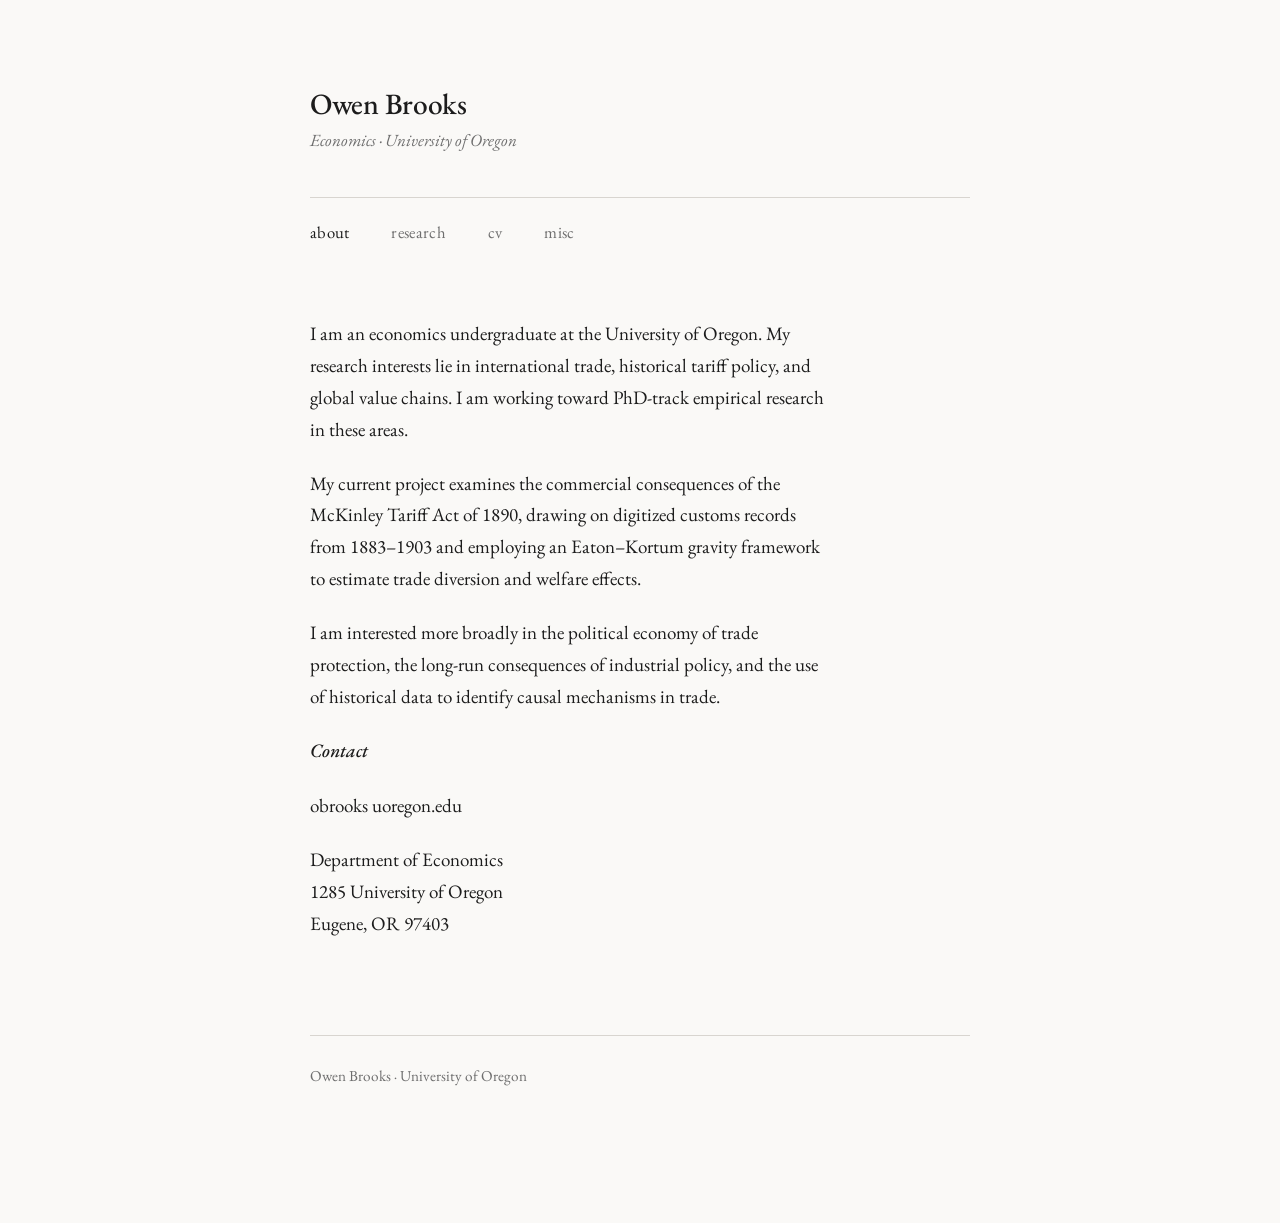
==== index.html @ acb9a9e4 "boilerplate" ====
<!DOCTYPE html>
<html lang="en">
<head>
  <meta charset="UTF-8">
  <meta name="viewport" content="width=device-width, initial-scale=1.0">
  <meta name="description" content="Owen Brooks — Economics, University of Oregon">
  <title>Owen Brooks</title>
  <link rel="stylesheet" href="style.css">
</head>
<body>
<div class="container">

  <header>
    <p class="name">Owen Brooks</p>
    <p class="affiliation">Economics &middot; University of Oregon</p>
    <nav>
      <a href="index.html" class="active">about</a>
      <a href="research.html">research</a>
      <a href="cv.html">cv</a>
      <a href="misc.html">misc</a>
    </nav>
  </header>

  <main>
    <p>
      I am an economics undergraduate at the University of Oregon. My research
      interests lie in international trade, historical tariff policy, and global
      value chains. I am working toward PhD-track empirical research in these
      areas.
    </p>

    <p>
      My current project examines the commercial consequences of the McKinley
      Tariff Act of 1890, drawing on digitized customs records from 1883&ndash;1903
      and employing an Eaton&ndash;Kortum gravity framework to estimate trade
      diversion and welfare effects.
    </p>

    <p>
      I am interested more broadly in the political economy of trade protection,
      the long-run consequences of industrial policy, and the use of historical
      data to identify causal mechanisms in trade.
    </p>

    <h2>Contact</h2>

    <p>
      obrooks <!-- @ --> uoregon.edu
    </p>

    <p>
      Department of Economics<br>
      1285 University of Oregon<br>
      Eugene, OR 97403
    </p>
  </main>

  <footer>
    Owen Brooks &middot; University of Oregon
  </footer>

</div>
</body>
</html>
---- style.css ----
@import url('https://fonts.googleapis.com/css2?family=EB+Garamond:ital,wght@0,400;0,500;1,400;1,500&display=swap');

*, *::before, *::after {
  box-sizing: border-box;
  margin: 0;
  padding: 0;
}

:root {
  --bg:     #faf9f7;
  --text:   #1c1c1c;
  --muted:  #6e6e6e;
  --rule:   #d8d5d0;
}

html {
  font-size: 19px;
  -webkit-font-smoothing: antialiased;
  -moz-osx-font-smoothing: grayscale;
}

body {
  font-family: 'EB Garamond', Georgia, serif;
  background: var(--bg);
  color: var(--text);
  line-height: 1.68;
  padding: 0 1.5rem;
}

/* ── Layout ──────────────────────────────────────────── */

.container {
  max-width: 660px;
  margin: 0 auto;
  padding: 4.5rem 0 7rem;
}

/* ── Header ──────────────────────────────────────────── */

header {
  margin-bottom: 3.75rem;
}

.name {
  font-size: 1.55rem;
  font-weight: 500;
  letter-spacing: -0.01em;
  line-height: 1.2;
  margin-bottom: 0.25rem;
}

.affiliation {
  font-size: 0.9rem;
  color: var(--muted);
  font-style: italic;
  margin-bottom: 2.25rem;
}

/* ── Navigation ──────────────────────────────────────── */

nav {
  border-top: 1px solid var(--rule);
  padding-top: 1.1rem;
  display: flex;
  gap: 2.2rem;
}

nav a {
  text-decoration: none;
  color: var(--muted);
  font-size: 0.875rem;
  letter-spacing: 0.02em;
}

nav a:hover {
  color: var(--text);
}

nav a.active {
  color: var(--text);
}

/* ── Typography ──────────────────────────────────────── */

h2 {
  font-size: 1rem;
  font-weight: 500;
  font-style: italic;
  margin-bottom: 1.25rem;
  margin-top: 3rem;
}

h2:first-of-type {
  margin-top: 0;
}

p {
  max-width: 58ch;
  margin-bottom: 1.15rem;
}

p:last-child {
  margin-bottom: 0;
}

a {
  color: var(--text);
  text-decoration: underline;
  text-underline-offset: 2px;
  text-decoration-color: var(--rule);
}

a:hover {
  text-decoration-color: var(--text);
}

/* ── Research entries ────────────────────────────────── */

.paper {
  margin-bottom: 2.25rem;
}

.paper-title {
  font-style: italic;
  display: block;
  margin-bottom: 0.2rem;
}

.paper-meta {
  font-size: 0.875rem;
  color: var(--muted);
  margin-bottom: 0.45rem;
}

.paper-abstract {
  font-size: 0.92rem;
  color: var(--muted);
  max-width: 56ch;
  line-height: 1.6;
  margin-bottom: 0;
}

.paper-links {
  font-size: 0.875rem;
  margin-top: 0.5rem;
}

.paper-links a {
  margin-right: 1.1rem;
}

/* ── CV ──────────────────────────────────────────────── */

.cv-section {
  margin-bottom: 2.5rem;
}

.cv-entry {
  display: grid;
  grid-template-columns: 5.5rem 1fr;
  gap: 0 1.5rem;
  margin-bottom: 1.1rem;
  align-items: baseline;
}

.cv-year {
  font-size: 0.875rem;
  color: var(--muted);
  text-align: right;
  padding-top: 0.05rem;
}

.cv-body {}

.cv-title {
  display: block;
}

.cv-detail {
  display: block;
  font-size: 0.875rem;
  color: var(--muted);
  font-style: italic;
}

/* ── Misc ────────────────────────────────────────────── */

.misc-list {
  list-style: none;
  margin-bottom: 2rem;
}

.misc-list li {
  margin-bottom: 0.65rem;
  font-size: 0.95rem;
}

.misc-list li::before {
  content: "—";
  margin-right: 0.6rem;
  color: var(--muted);
}

/* ── Footer ──────────────────────────────────────────── */

footer {
  margin-top: 5rem;
  padding-top: 1.5rem;
  border-top: 1px solid var(--rule);
  font-size: 0.8rem;
  color: var(--muted);
}
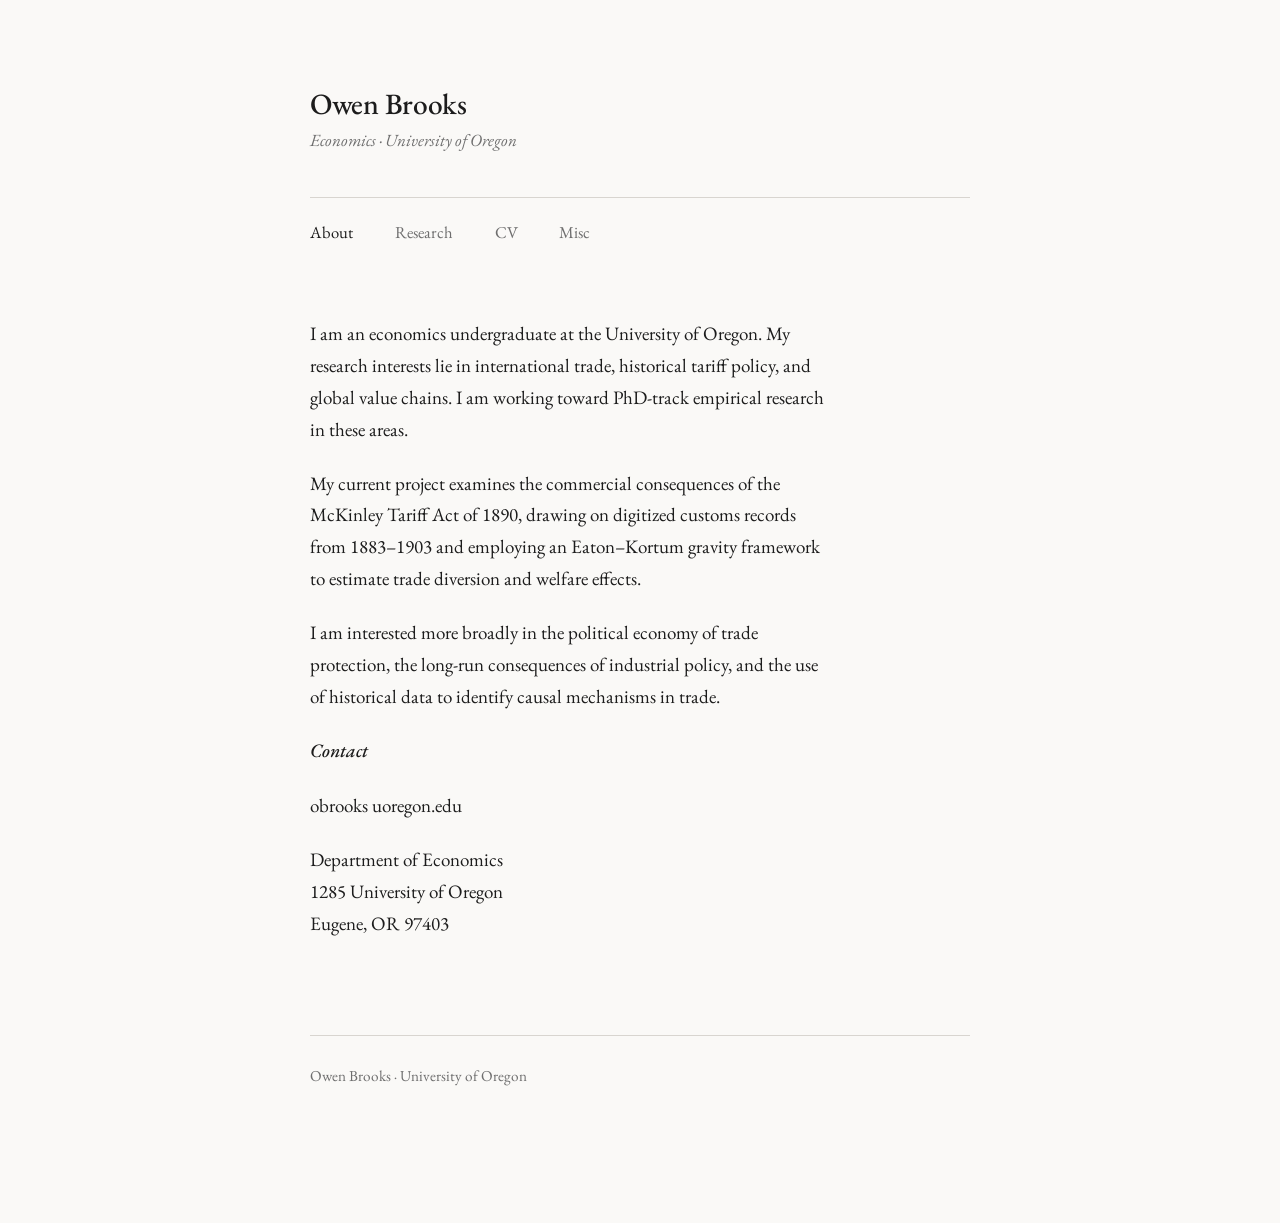
==== commit c23dbbe6: "basic update" ====
--- a/index.html
+++ b/index.html
@@ -14,10 +14,10 @@
     <p class="name">Owen Brooks</p>
     <p class="affiliation">Economics &middot; University of Oregon</p>
     <nav>
-      <a href="index.html" class="active">about</a>
-      <a href="research.html">research</a>
-      <a href="cv.html">cv</a>
-      <a href="misc.html">misc</a>
+      <a href="index.html" class="active">About</a>
+      <a href="research.html">Research</a>
+      <a href="cv.html">CV</a>
+      <a href="misc.html">Misc</a>
     </nav>
   </header>
 
--- a/style.css
+++ b/style.css
@@ -69,7 +69,6 @@
   text-decoration: none;
   color: var(--muted);
   font-size: 0.875rem;
-  letter-spacing: 0.02em;
 }
 
 nav a:hover {
@@ -147,6 +146,33 @@
 
 .paper-links a {
   margin-right: 1.1rem;
+}
+
+/* ── PDF Embed ───────────────────────────────────────── */
+
+.pdf-section {
+  margin-bottom: 3.5rem;
+}
+
+.pdf-label {
+  font-size: 1rem;
+  font-weight: 500;
+  font-style: italic;
+  margin-bottom: 0.75rem;
+  display: block;
+}
+
+.pdf-viewer {
+  width: 100%;
+  height: 960px;
+  border: 1px solid var(--rule);
+  display: block;
+}
+
+.pdf-fallback {
+  font-size: 0.875rem;
+  color: var(--muted);
+  margin-top: 0.6rem;
 }
 
 /* ── CV ──────────────────────────────────────────────── */
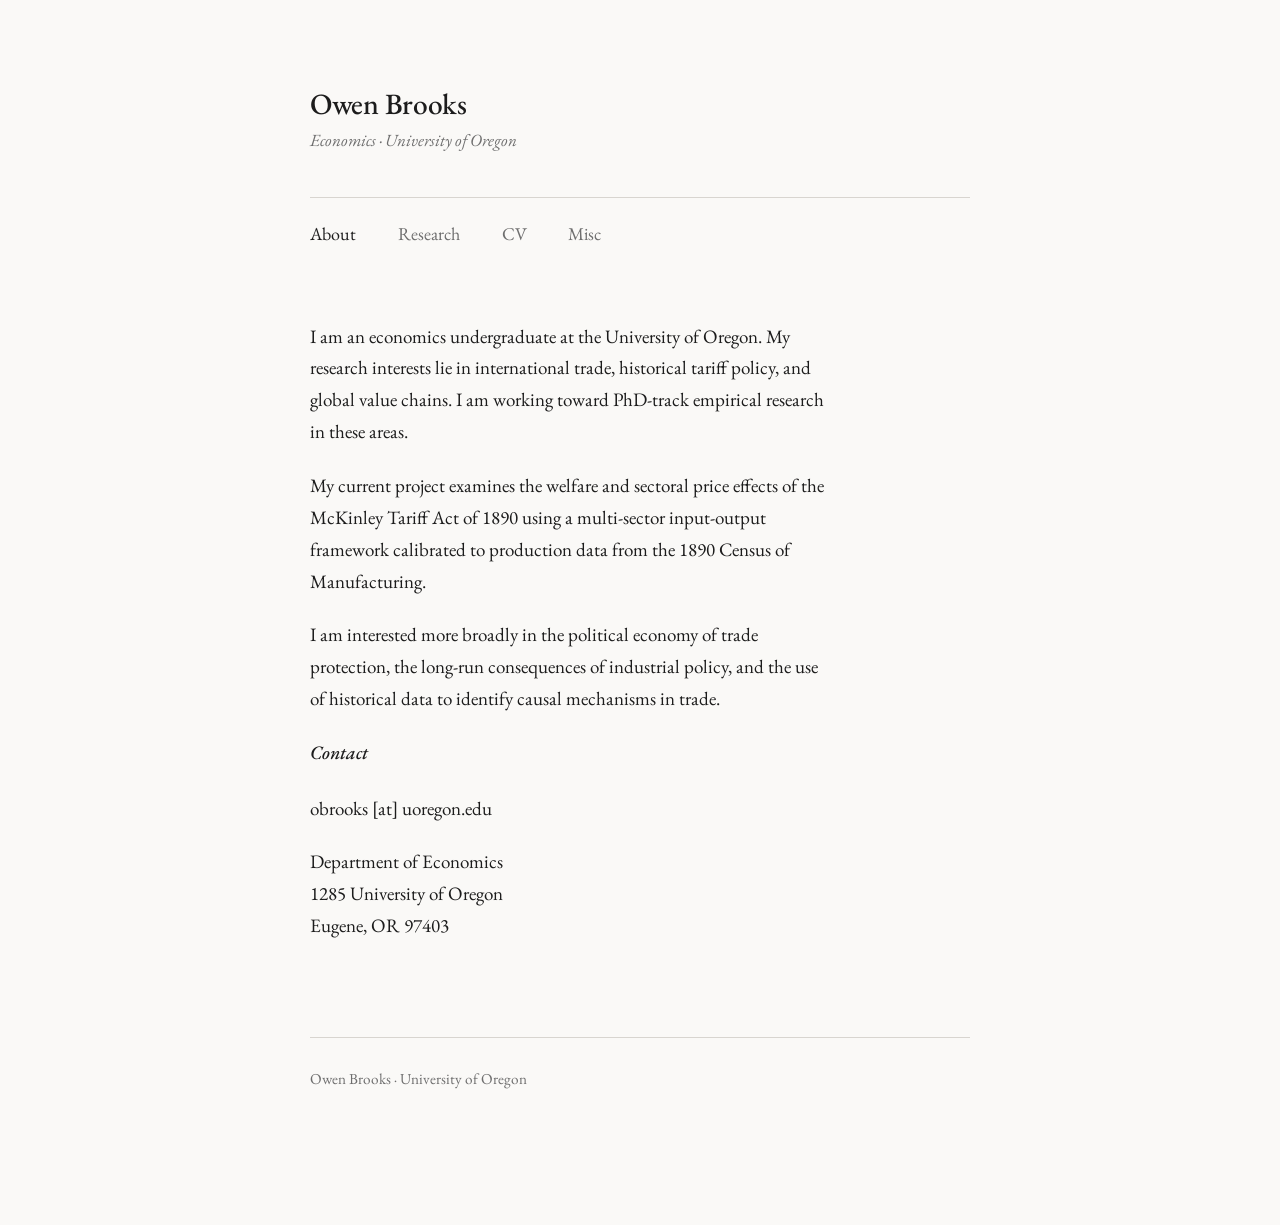
==== commit 3082027a: "capitalization and pdf fix" ====
--- a/index.html
+++ b/index.html
@@ -30,10 +30,10 @@
     </p>
 
     <p>
-      My current project examines the commercial consequences of the McKinley
-      Tariff Act of 1890, drawing on digitized customs records from 1883&ndash;1903
-      and employing an Eaton&ndash;Kortum gravity framework to estimate trade
-      diversion and welfare effects.
+      My current project examines the welfare and sectoral price effects of
+      the McKinley Tariff Act of 1890 using a multi-sector input-output
+      framework calibrated to production data from the 1890 Census of
+      Manufacturing.
     </p>
 
     <p>
@@ -44,9 +44,7 @@
 
     <h2>Contact</h2>
 
-    <p>
-      obrooks <!-- @ --> uoregon.edu
-    </p>
+    <p>obrooks [at] uoregon.edu</p>
 
     <p>
       Department of Economics<br>
@@ -55,9 +53,7 @@
     </p>
   </main>
 
-  <footer>
-    Owen Brooks &middot; University of Oregon
-  </footer>
+  <footer>Owen Brooks &middot; University of Oregon</footer>
 
 </div>
 </body>
--- a/style.css
+++ b/style.css
@@ -7,10 +7,10 @@
 }
 
 :root {
-  --bg:     #faf9f7;
-  --text:   #1c1c1c;
-  --muted:  #6e6e6e;
-  --rule:   #d8d5d0;
+  --bg:    #faf9f7;
+  --text:  #1c1c1c;
+  --muted: #6e6e6e;
+  --rule:  #d8d5d0;
 }
 
 html {
@@ -66,9 +66,10 @@
 }
 
 nav a {
+  font-family: 'EB Garamond', Georgia, serif;
+  font-size: 0.95rem;
   text-decoration: none;
   color: var(--muted);
-  font-size: 0.875rem;
 }
 
 nav a:hover {
@@ -116,115 +117,65 @@
 /* ── Research entries ────────────────────────────────── */
 
 .paper {
-  margin-bottom: 2.25rem;
+  margin-bottom: 2.5rem;
 }
 
 .paper-title {
   font-style: italic;
   display: block;
-  margin-bottom: 0.2rem;
+  margin-bottom: 0.25rem;
+  max-width: 52ch;
+  line-height: 1.5;
 }
 
 .paper-meta {
   font-size: 0.875rem;
   color: var(--muted);
-  margin-bottom: 0.45rem;
+  margin-bottom: 0.6rem;
 }
 
 .paper-abstract {
   font-size: 0.92rem;
   color: var(--muted);
-  max-width: 56ch;
-  line-height: 1.6;
-  margin-bottom: 0;
+  max-width: 58ch;
+  line-height: 1.62;
+  margin-bottom: 0.5rem;
 }
 
 .paper-links {
   font-size: 0.875rem;
-  margin-top: 0.5rem;
+  margin-top: 0.4rem;
 }
 
 .paper-links a {
   margin-right: 1.1rem;
 }
 
-/* ── PDF Embed ───────────────────────────────────────── */
+/* ── PDF Embeds ──────────────────────────────────────── */
 
-.pdf-section {
+.pdf-block {
   margin-bottom: 3.5rem;
 }
 
-.pdf-label {
-  font-size: 1rem;
-  font-weight: 500;
+.pdf-block-label {
   font-style: italic;
-  margin-bottom: 0.75rem;
+  font-size: 0.95rem;
+  color: var(--muted);
   display: block;
+  margin-bottom: 0.65rem;
 }
 
-.pdf-viewer {
+.pdf-block embed {
+  display: block;
   width: 100%;
-  height: 960px;
+  height: 980px;
   border: 1px solid var(--rule);
-  display: block;
 }
 
-.pdf-fallback {
-  font-size: 0.875rem;
-  color: var(--muted);
-  margin-top: 0.6rem;
-}
-
-/* ── CV ──────────────────────────────────────────────── */
-
-.cv-section {
-  margin-bottom: 2.5rem;
-}
-
-.cv-entry {
-  display: grid;
-  grid-template-columns: 5.5rem 1fr;
-  gap: 0 1.5rem;
-  margin-bottom: 1.1rem;
-  align-items: baseline;
-}
-
-.cv-year {
-  font-size: 0.875rem;
-  color: var(--muted);
-  text-align: right;
-  padding-top: 0.05rem;
-}
-
-.cv-body {}
-
-.cv-title {
+.pdf-block-link {
+  font-size: 0.85rem;
+  margin-top: 0.5rem;
   display: block;
-}
-
-.cv-detail {
-  display: block;
-  font-size: 0.875rem;
-  color: var(--muted);
-  font-style: italic;
-}
-
-/* ── Misc ────────────────────────────────────────────── */
-
-.misc-list {
-  list-style: none;
-  margin-bottom: 2rem;
-}
-
-.misc-list li {
-  margin-bottom: 0.65rem;
-  font-size: 0.95rem;
-}
-
-.misc-list li::before {
-  content: "—";
-  margin-right: 0.6rem;
-  color: var(--muted);
 }
 
 /* ── Footer ──────────────────────────────────────────── */
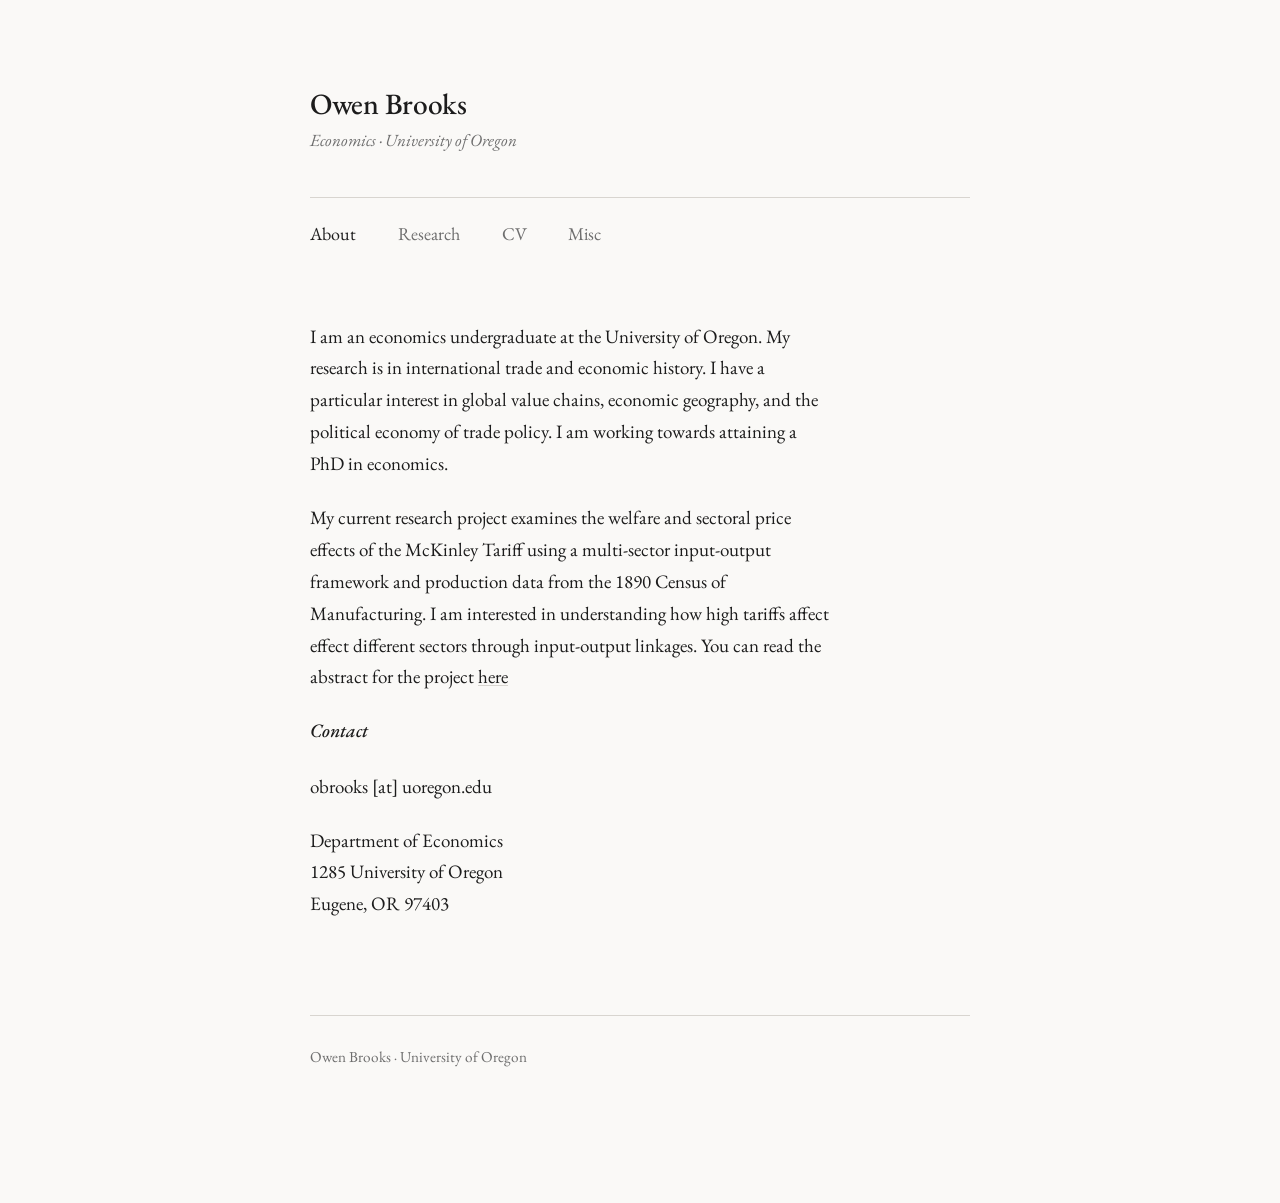
==== commit 4f5b9016: "Biography update" ====
--- a/index.html
+++ b/index.html
@@ -24,22 +24,18 @@
   <main>
     <p>
       I am an economics undergraduate at the University of Oregon. My research
-      interests lie in international trade, historical tariff policy, and global
-      value chains. I am working toward PhD-track empirical research in these
-      areas.
+      is in international trade and economic history. I have a particular interest
+      in global value chains, economic geography, and the political economy of trade policy.
+      I am working towards attaining a PhD in economics.
     </p>
 
     <p>
-      My current project examines the welfare and sectoral price effects of
-      the McKinley Tariff Act of 1890 using a multi-sector input-output
-      framework calibrated to production data from the 1890 Census of
-      Manufacturing.
-    </p>
 
-    <p>
-      I am interested more broadly in the political economy of trade protection,
-      the long-run consequences of industrial policy, and the use of historical
-      data to identify causal mechanisms in trade.
+      My current research project examines the welfare and sectoral price effects of
+      the McKinley Tariff using a multi-sector input-output framework and production
+      data from the 1890 Census of Manufacturing. I am interested in understanding how 
+      high tariffs affect effect different sectors through input-output linkages. 
+      You can read the abstract for the project <a href="research.html">here</a>
     </p>
 
     <h2>Contact</h2>
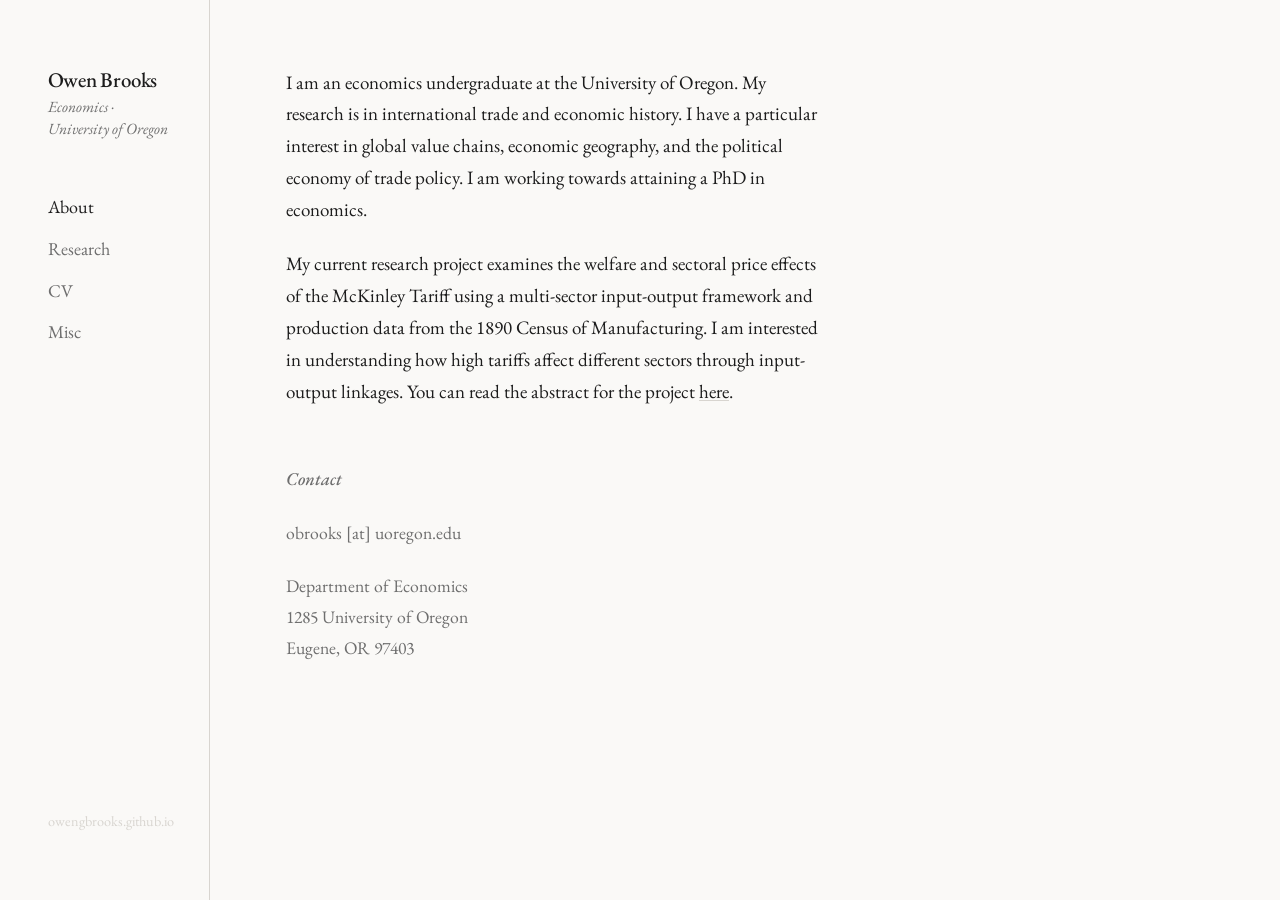
==== commit cdd05334: "Resume CV compile update" ====
--- a/index.html
+++ b/index.html
@@ -8,48 +8,50 @@
   <link rel="stylesheet" href="style.css">
 </head>
 <body>
-<div class="container">
+<div class="page">
 
-  <header>
-    <p class="name">Owen Brooks</p>
-    <p class="affiliation">Economics &middot; University of Oregon</p>
+  <aside class="sidebar">
+    <p class="sidebar-name">Owen Brooks</p>
+    <p class="sidebar-affiliation">Economics &middot; University of Oregon</p>
     <nav>
       <a href="index.html" class="active">About</a>
       <a href="research.html">Research</a>
       <a href="cv.html">CV</a>
       <a href="misc.html">Misc</a>
     </nav>
-  </header>
+    <p class="sidebar-footer">owengbrooks.github.io</p>
+  </aside>
 
-  <main>
+  <main class="content">
+
     <p>
       I am an economics undergraduate at the University of Oregon. My research
       is in international trade and economic history. I have a particular interest
-      in global value chains, economic geography, and the political economy of trade policy.
-      I am working towards attaining a PhD in economics.
+      in global value chains, economic geography, and the political economy of
+      trade policy. I am working towards attaining a PhD in economics.
     </p>
 
     <p>
-
-      My current research project examines the welfare and sectoral price effects of
-      the McKinley Tariff using a multi-sector input-output framework and production
-      data from the 1890 Census of Manufacturing. I am interested in understanding how 
-      high tariffs affect effect different sectors through input-output linkages. 
-      You can read the abstract for the project <a href="research.html">here</a>
+      My current research project examines the welfare and sectoral price effects
+      of the McKinley Tariff using a multi-sector input-output framework and
+      production data from the 1890 Census of Manufacturing. I am interested in
+      understanding how high tariffs affect different sectors through
+      input-output linkages. You can read the abstract for the project
+      <a href="research.html">here</a>.
     </p>
 
     <h2>Contact</h2>
 
-    <p>obrooks [at] uoregon.edu</p>
+    <div class="contact-block">
+      <p>obrooks [at] uoregon.edu</p>
+      <p>
+        Department of Economics<br>
+        1285 University of Oregon<br>
+        Eugene, OR 97403
+      </p>
+    </div>
 
-    <p>
-      Department of Economics<br>
-      1285 University of Oregon<br>
-      Eugene, OR 97403
-    </p>
   </main>
-
-  <footer>Owen Brooks &middot; University of Oregon</footer>
 
 </div>
 </body>
--- a/style.css
+++ b/style.css
@@ -11,6 +11,7 @@
   --text:  #1c1c1c;
   --muted: #6e6e6e;
   --rule:  #d8d5d0;
+  --press: #eceae6;
 }
 
 html {
@@ -24,45 +25,50 @@
   background: var(--bg);
   color: var(--text);
   line-height: 1.68;
-  padding: 0 1.5rem;
-}
-
-/* ── Layout ──────────────────────────────────────────── */
-
-.container {
-  max-width: 660px;
-  margin: 0 auto;
-  padding: 4.5rem 0 7rem;
-}
-
-/* ── Header ──────────────────────────────────────────── */
-
-header {
-  margin-bottom: 3.75rem;
-}
-
-.name {
-  font-size: 1.55rem;
+}
+
+/* ── Page layout ─────────────────────────────────────── */
+
+.page {
+  display: flex;
+  min-height: 100vh;
+}
+
+/* ── Sidebar ─────────────────────────────────────────── */
+
+.sidebar {
+  width: 210px;
+  flex-shrink: 0;
+  padding: 3.5rem 2rem 3.5rem 2.5rem;
+  border-right: 1px solid var(--rule);
+  position: sticky;
+  top: 0;
+  height: 100vh;
+  overflow-y: auto;
+  display: flex;
+  flex-direction: column;
+}
+
+.sidebar-name {
+  font-size: 1.1rem;
   font-weight: 500;
   letter-spacing: -0.01em;
-  line-height: 1.2;
-  margin-bottom: 0.25rem;
-}
-
-.affiliation {
-  font-size: 0.9rem;
+  line-height: 1.25;
+  margin-bottom: 0.2rem;
+}
+
+.sidebar-affiliation {
+  font-size: 0.82rem;
   color: var(--muted);
   font-style: italic;
-  margin-bottom: 2.25rem;
-}
-
-/* ── Navigation ──────────────────────────────────────── */
+  line-height: 1.4;
+  margin-bottom: 2.5rem;
+}
 
 nav {
-  border-top: 1px solid var(--rule);
-  padding-top: 1.1rem;
   display: flex;
-  gap: 2.2rem;
+  flex-direction: column;
+  gap: 0.1rem;
 }
 
 nav a {
@@ -70,6 +76,12 @@
   font-size: 0.95rem;
   text-decoration: none;
   color: var(--muted);
+  padding: 0.25rem 0.4rem;
+  margin-left: -0.4rem;
+  border-radius: 3px;
+  display: inline-block;
+  transition: color 0.1s;
+  -webkit-tap-highlight-color: transparent;
 }
 
 nav a:hover {
@@ -80,22 +92,39 @@
   color: var(--text);
 }
 
+nav a:active {
+  background: var(--press);
+  color: var(--text);
+  transform: translateY(1px);
+}
+
+/* ── Content ─────────────────────────────────────────── */
+
+.content {
+  flex: 1;
+  padding: 3.5rem 4rem 7rem;
+  max-width: 780px;
+}
+
 /* ── Typography ──────────────────────────────────────── */
 
 h2 {
-  font-size: 1rem;
+  font-size: 0.95rem;
   font-weight: 500;
   font-style: italic;
+  color: var(--muted);
   margin-bottom: 1.25rem;
   margin-top: 3rem;
-}
-
-h2:first-of-type {
+  text-transform: none;
+  letter-spacing: 0;
+}
+
+h2:first-child {
   margin-top: 0;
 }
 
 p {
-  max-width: 58ch;
+  max-width: 60ch;
   margin-bottom: 1.15rem;
 }
 
@@ -108,82 +137,191 @@
   text-decoration: underline;
   text-underline-offset: 2px;
   text-decoration-color: var(--rule);
+  transition: text-decoration-color 0.1s;
+  -webkit-tap-highlight-color: transparent;
 }
 
 a:hover {
   text-decoration-color: var(--text);
 }
 
+a:active {
+  opacity: 0.65;
+}
+
+/* ── Tactile buttons ─────────────────────────────────── */
+
+.btn {
+  display: inline-block;
+  font-family: 'EB Garamond', Georgia, serif;
+  font-size: 0.875rem;
+  text-decoration: none;
+  color: var(--text);
+  border: 1px solid var(--rule);
+  padding: 0.2em 0.75em 0.15em;
+  border-radius: 3px;
+  box-shadow: 0 2px 0 var(--rule);
+  transition: box-shadow 0.06s ease, transform 0.06s ease, background 0.1s;
+  -webkit-tap-highlight-color: transparent;
+  cursor: pointer;
+}
+
+.btn:hover {
+  background: var(--press);
+  text-decoration: none;
+}
+
+.btn:active {
+  transform: translateY(2px);
+  box-shadow: 0 0 0 var(--rule);
+  background: var(--press);
+  text-decoration: none;
+}
+
 /* ── Research entries ────────────────────────────────── */
 
 .paper {
-  margin-bottom: 2.5rem;
+  margin-bottom: 2.75rem;
 }
 
 .paper-title {
   font-style: italic;
+  font-size: 1.05rem;
   display: block;
-  margin-bottom: 0.25rem;
+  margin-bottom: 0.3rem;
   max-width: 52ch;
-  line-height: 1.5;
+  line-height: 1.45;
 }
 
 .paper-meta {
-  font-size: 0.875rem;
-  color: var(--muted);
-  margin-bottom: 0.6rem;
+  font-size: 0.85rem;
+  color: var(--muted);
+  margin-bottom: 0.65rem;
 }
 
 .paper-abstract {
-  font-size: 0.92rem;
-  color: var(--muted);
-  max-width: 58ch;
-  line-height: 1.62;
-  margin-bottom: 0.5rem;
+  font-size: 0.93rem;
+  color: var(--muted);
+  max-width: 60ch;
+  line-height: 1.64;
+  margin-bottom: 0.85rem;
 }
 
 .paper-links {
-  font-size: 0.875rem;
-  margin-top: 0.4rem;
-}
-
-.paper-links a {
-  margin-right: 1.1rem;
-}
-
-/* ── PDF Embeds ──────────────────────────────────────── */
+  display: flex;
+  gap: 0.6rem;
+  flex-wrap: wrap;
+}
+
+/* ── PDF embeds ──────────────────────────────────────── */
 
 .pdf-block {
-  margin-bottom: 3.5rem;
+  margin-bottom: 4rem;
 }
 
 .pdf-block-label {
   font-style: italic;
-  font-size: 0.95rem;
+  font-size: 0.9rem;
   color: var(--muted);
   display: block;
-  margin-bottom: 0.65rem;
+  margin-bottom: 0.6rem;
 }
 
 .pdf-block embed {
   display: block;
   width: 100%;
-  height: 980px;
+  height: 1000px;
   border: 1px solid var(--rule);
 }
 
 .pdf-block-link {
+  margin-top: 0.6rem;
+  display: inline-block;
+}
+
+/* ── Misc sections ───────────────────────────────────── */
+
+.misc-section {
+  margin-bottom: 3rem;
+}
+
+.misc-entry {
+  margin-bottom: 0.8rem;
+}
+
+.misc-entry-title {
+  display: block;
+}
+
+.misc-entry-meta {
   font-size: 0.85rem;
-  margin-top: 0.5rem;
-  display: block;
+  color: var(--muted);
+}
+
+/* ── Contact ─────────────────────────────────────────── */
+
+.contact-block {
+  font-size: 0.93rem;
+  line-height: 1.75;
+  color: var(--muted);
+}
+
+.contact-block a {
+  color: var(--muted);
+  text-decoration-color: var(--rule);
 }
 
 /* ── Footer ──────────────────────────────────────────── */
 
-footer {
-  margin-top: 5rem;
-  padding-top: 1.5rem;
-  border-top: 1px solid var(--rule);
-  font-size: 0.8rem;
-  color: var(--muted);
-}
+.sidebar-footer {
+  margin-top: auto;
+  font-size: 0.75rem;
+  color: var(--rule);
+  padding-top: 2rem;
+}
+
+/* ── Mobile ──────────────────────────────────────────── */
+
+@media (max-width: 680px) {
+  .page {
+    flex-direction: column;
+  }
+
+  .sidebar {
+    width: 100%;
+    height: auto;
+    position: static;
+    padding: 2rem 1.5rem 1.25rem;
+    border-right: none;
+    border-bottom: 1px solid var(--rule);
+  }
+
+  .sidebar-name {
+    font-size: 1.05rem;
+    margin-bottom: 0.15rem;
+  }
+
+  .sidebar-affiliation {
+    margin-bottom: 1.25rem;
+  }
+
+  nav {
+    flex-direction: row;
+    gap: 0;
+    flex-wrap: wrap;
+    margin-left: -0.4rem;
+  }
+
+  nav a {
+    padding: 0.3rem 0.5rem;
+  }
+
+  .content {
+    padding: 2.25rem 1.5rem 5rem;
+    max-width: 100%;
+  }
+
+  .pdf-block embed {
+    height: 75vh;
+  }
+}
